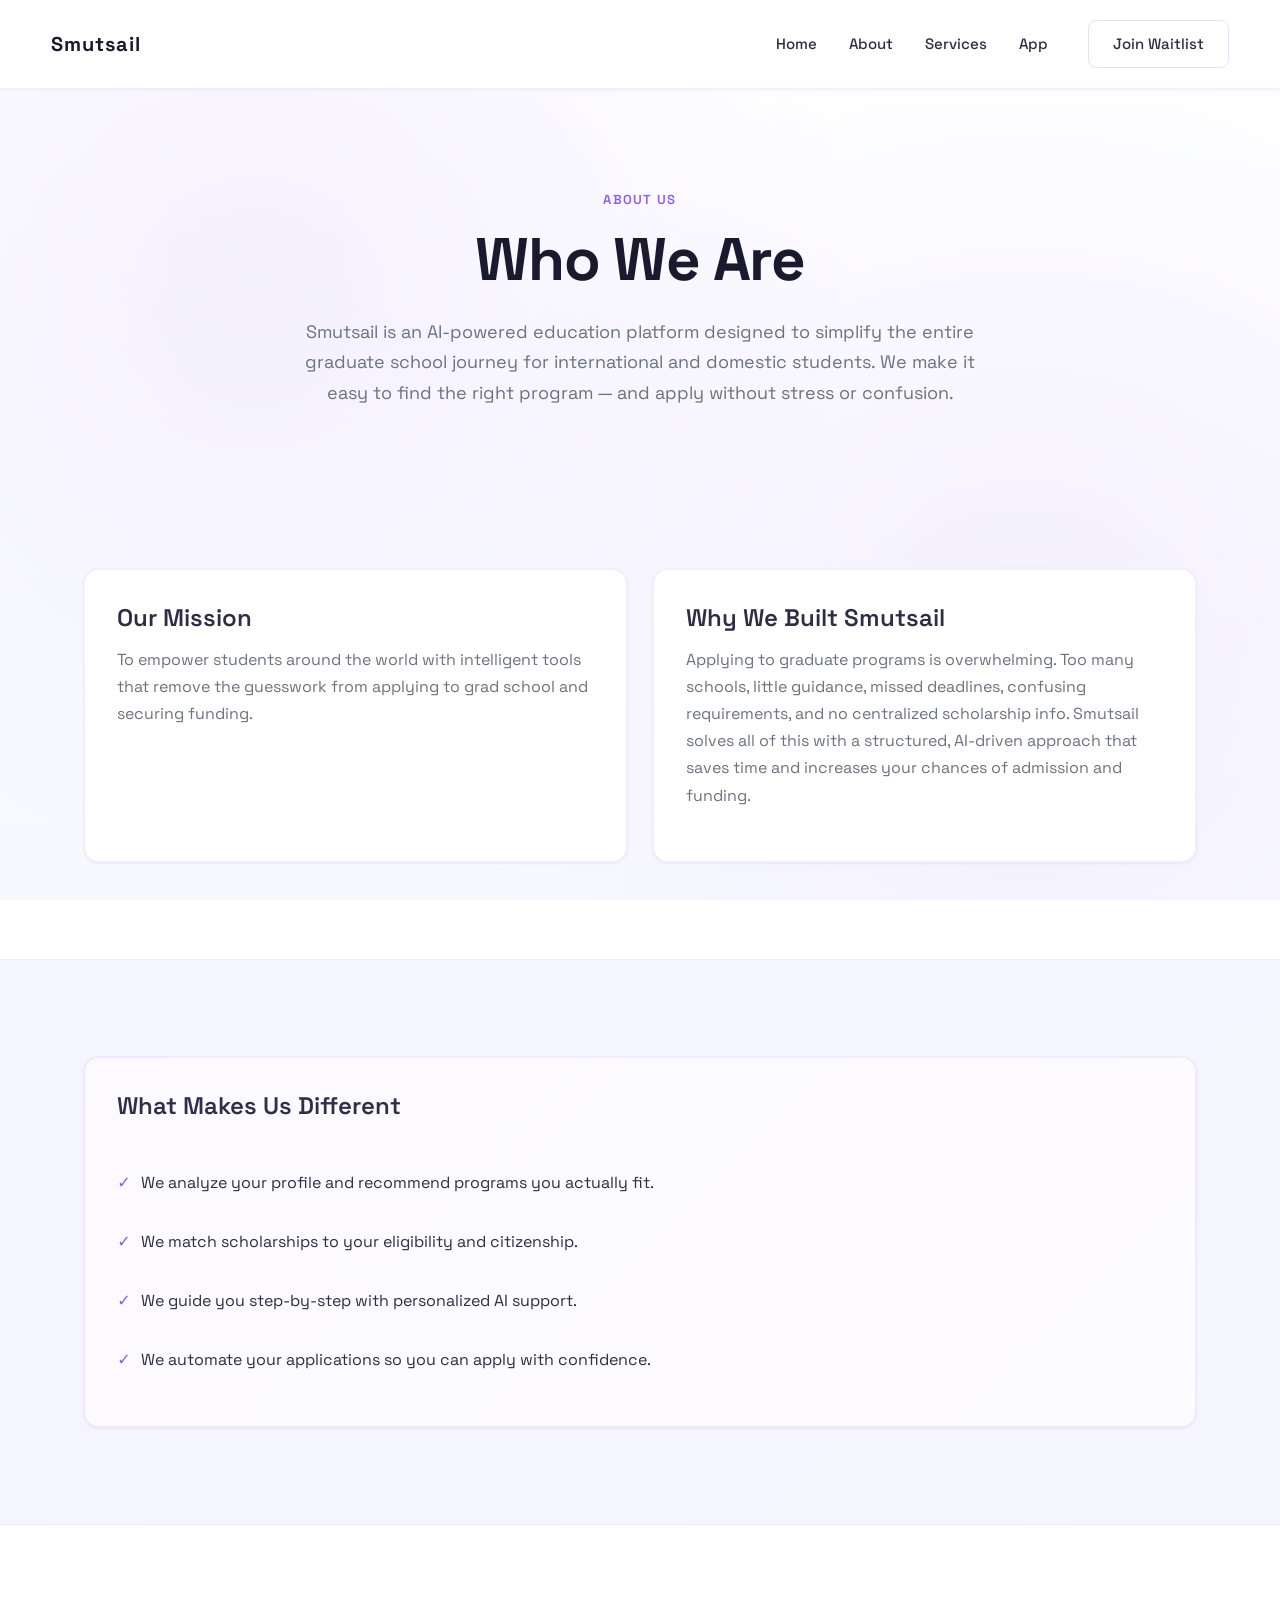
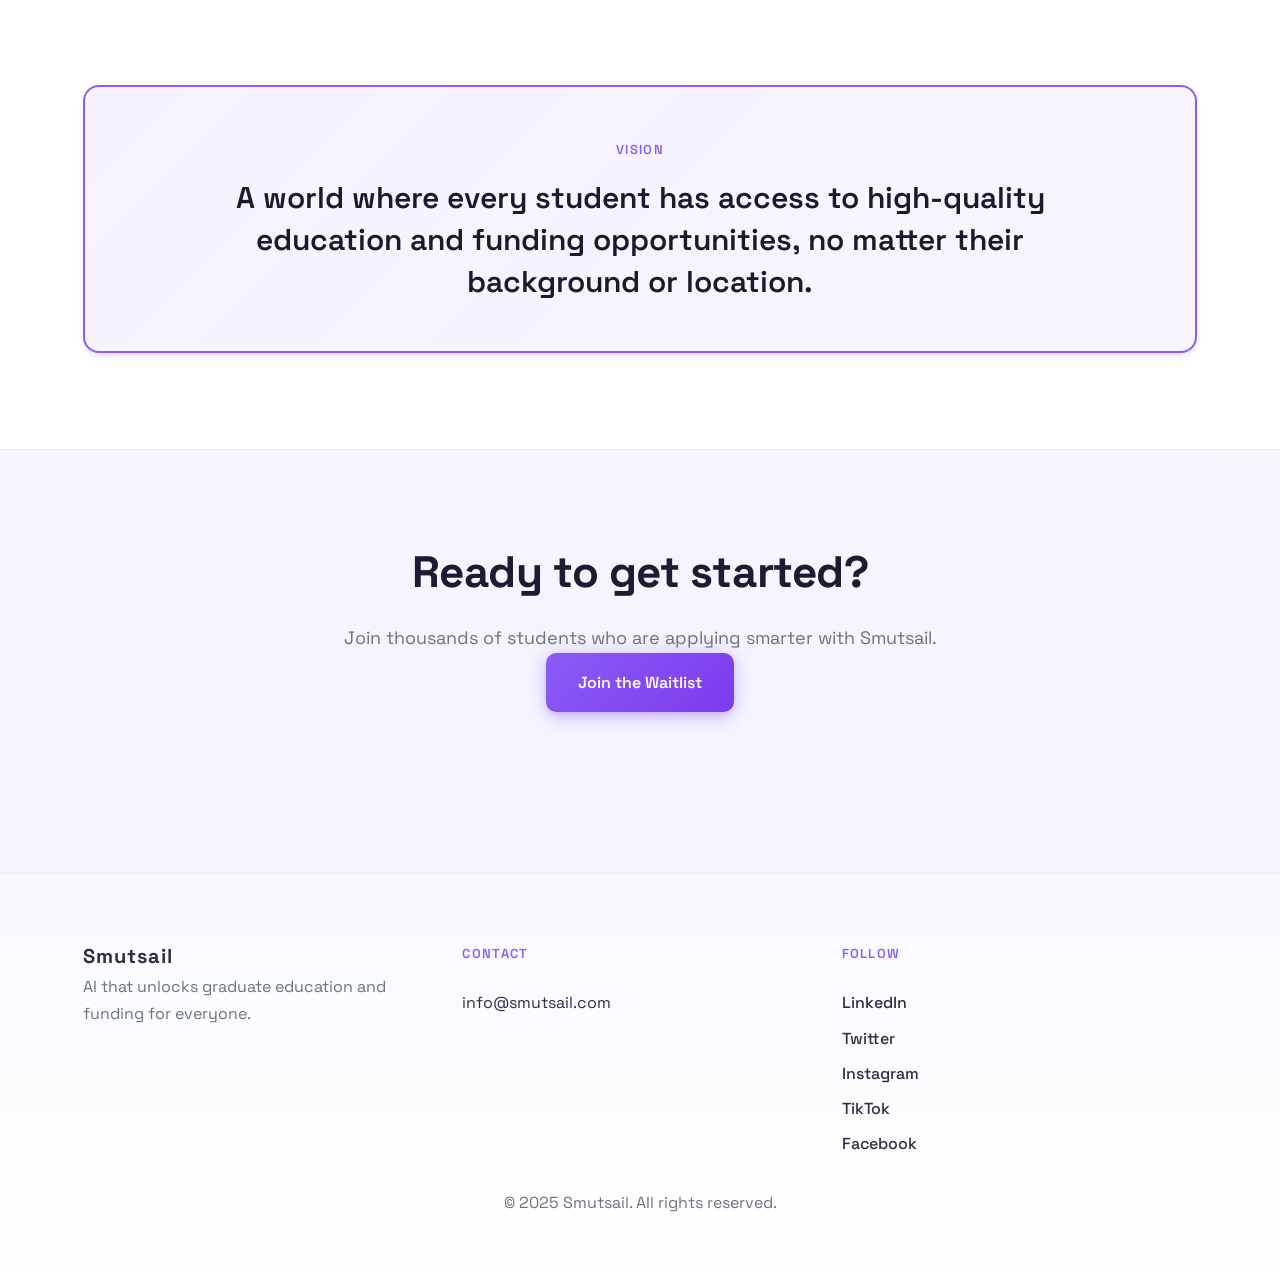
==== about.html @ e19a96b7 "first commit" ====
<!DOCTYPE html>
<html lang="en">

<head>
    <meta charset="UTF-8" />
    <meta name="viewport" content="width=device-width, initial-scale=1.0" />
    <title>About Us | Smutsail</title>
    <link rel="preconnect" href="https://fonts.googleapis.com" />
    <link rel="preconnect" href="https://fonts.gstatic.com" crossorigin />
    <link href="https://fonts.googleapis.com/css2?family=Space+Grotesk:wght@400;500;600;700&display=swap"
        rel="stylesheet" />
    <link rel="stylesheet" href="./styles.css" />
</head>

<body>
    <header class="site-header">
        <div class="container header-content">
            <a href="./index.html" class="logo">Smutsail</a>
            <nav class="nav">
                <a href="./index.html">Home</a>
                <a href="./about.html">About</a>
                <a href="./services.html">Services</a>
                <a href="./index.html#download">App</a>
                <a href="./index.html#waitlist" class="waitlist-link">Join Waitlist</a>
            </nav>
        </div>
    </header>

    <main>
        <section class="hero page-hero">
            <div class="container">
                <div class="section-header">
                    <p class="eyebrow">About Us</p>
                    <h1>Who We Are</h1>
                    <p class="intro">
                        Smutsail is an AI-powered education platform designed to simplify the entire graduate
                        school journey for international and domestic students. We make it easy to find the
                        right program — and apply without stress or confusion.
                    </p>
                </div>
            </div>
        </section>

        <section class="section">
            <div class="container">
                <div class="grid two-col">
                    <div class="card">
                        <h3>Our Mission</h3>
                        <p>
                            To empower students around the world with intelligent tools that remove the
                            guesswork from applying to grad school and securing funding.
                        </p>
                    </div>
                    <div class="card">
                        <h3>Why We Built Smutsail</h3>
                        <p>
                            Applying to graduate programs is overwhelming. Too many schools, little guidance,
                            missed deadlines, confusing requirements, and no centralized scholarship info.
                            Smutsail solves all of this with a structured, AI-driven approach that saves time and
                            increases your chances of admission and funding.
                        </p>
                    </div>
                </div>
            </div>
        </section>

        <section class="section light-bg">
            <div class="container">
                <div class="card highlight">
                    <h3>What Makes Us Different</h3>
                    <ul class="feature-list">
                        <li>We analyze your profile and recommend programs you actually fit.</li>
                        <li>We match scholarships to your eligibility and citizenship.</li>
                        <li>We guide you step-by-step with personalized AI support.</li>
                        <li>We automate your applications so you can apply with confidence.</li>
                    </ul>
                </div>
            </div>
        </section>

        <section class="section">
            <div class="container">
                <div class="vision">
                    <p class="eyebrow">Vision</p>
                    <h3>
                        A world where every student has access to high-quality education and funding
                        opportunities, no matter their background or location.
                    </h3>
                </div>
            </div>
        </section>

        <section class="section light-bg">
            <div class="container">
                <div class="section-header">
                    <h2>Ready to get started?</h2>
                    <p class="intro">Join thousands of students who are applying smarter with Smutsail.</p>
                    <a href="./index.html#waitlist" class="cta">Join the Waitlist</a>
                </div>
            </div>
        </section>
    </main>

    <footer class="site-footer">
        <div class="container footer-grid">
            <div>
                <a href="./index.html" class="logo">Smutsail</a>
                <p>AI that unlocks graduate education and funding for everyone.</p>
            </div>
            <div>
                <p class="eyebrow">Contact</p>
                <a href="mailto:info@smutsail.com">info@smutsail.com</a>
            </div>
            <div>
                <p class="eyebrow">Follow</p>
                <div class="social">
                    <a href="#">LinkedIn</a>
                    <a href="#">Twitter</a>
                    <a href="#">Instagram</a>
                    <a href="#">TikTok</a>
                    <a href="#">Facebook</a>
                </div>
            </div>
        </div>
        <p class="legal">© 2025 Smutsail. All rights reserved.</p>
    </footer>

    <script src="./main.js"></script>
</body>

</html>
---- styles.css ----
:root {
    color-scheme: light;
    --bg: #ffffff;
    --bg-secondary: #f8f9ff;
    --card: #ffffff;
    --card-hover: #f5f7ff;
    --accent: #8b5cf6;
    --accent-2: #7c3aed;
    --accent-light: #a78bfa;
    --accent-soft: rgba(139, 92, 246, 0.1);
    --accent-gradient: linear-gradient(135deg, #8b5cf6 0%, #7c3aed 50%, #a78bfa 100%);
    --text: #1a1a2e;
    --text-secondary: #2d2d44;
    --muted: #6b7280;
    --border: rgba(139, 92, 246, 0.2);
    --border-light: rgba(139, 92, 246, 0.1);
    --shadow-sm: 0 1px 2px 0 rgba(139, 92, 246, 0.1);
    --shadow-md: 0 4px 6px -1px rgba(139, 92, 246, 0.15), 0 2px 4px -1px rgba(139, 92, 246, 0.1);
    --shadow-lg: 0 10px 15px -3px rgba(139, 92, 246, 0.2), 0 4px 6px -2px rgba(139, 92, 246, 0.15);
    --shadow-xl: 0 20px 25px -5px rgba(139, 92, 246, 0.25), 0 10px 10px -5px rgba(139, 92, 246, 0.15);
    font-family: "Space Grotesk", -apple-system, BlinkMacSystemFont, "Segoe UI", system-ui, sans-serif;
}

* {
    box-sizing: border-box;
    margin: 0;
    padding: 0;
}

html {
    scroll-behavior: smooth;
}

a {
    color: inherit;
    text-decoration: none;
}

body {
    margin: 0;
    background:
        radial-gradient(circle at 20% 30%, rgba(139, 92, 246, 0.08), transparent 50%),
        radial-gradient(circle at 80% 70%, rgba(124, 58, 237, 0.06), transparent 50%),
        linear-gradient(180deg, #ffffff 0%, #f8f9ff 100%);
    background-attachment: fixed;
    color: var(--text);
    line-height: 1.7;
    font-size: 16px;
    -webkit-font-smoothing: antialiased;
    -moz-osx-font-smoothing: grayscale;
}

.container {
    width: min(1280px, 92vw);
    margin: 0 auto;
    padding: 0 2rem;
}

h1 {
    font-size: clamp(2.5rem, 5vw, 3.75rem);
    font-weight: 700;
    line-height: 1.1;
    margin: 0 0 1.5rem;
    color: var(--text);
    letter-spacing: -0.02em;
}

h2 {
    font-size: clamp(2rem, 4vw, 2.75rem);
    font-weight: 700;
    line-height: 1.2;
    margin: 0 0 1rem;
    color: var(--text);
    letter-spacing: -0.01em;
}

h3 {
    font-size: clamp(1.25rem, 2.5vw, 1.5rem);
    font-weight: 600;
    line-height: 1.3;
    margin: 0 0 0.75rem;
    color: var(--text-secondary);
}

p {
    margin: 0 0 1.25rem;
    color: var(--muted);
    font-size: 1rem;
}

ul {
    padding-left: 1.25rem;
}

header,
section {
    position: relative;
}

.site-header {
    position: sticky;
    top: 0;
    z-index: 100;
    backdrop-filter: blur(20px) saturate(180%);
    -webkit-backdrop-filter: blur(20px) saturate(180%);
    border-bottom: 1px solid var(--border-light);
    background-color: rgba(255, 255, 255, 0.9);
    transition: all 0.3s ease;
    box-shadow: 0 1px 3px rgba(139, 92, 246, 0.1);
}

.header-content {
    display: flex;
    align-items: center;
    justify-content: space-between;
    padding: 1.25rem 0;
}

.logo {
    font-weight: 700;
    font-size: 1.25rem;
    letter-spacing: 0.05em;
    color: var(--text);
    text-decoration: none;
    transition: opacity 0.2s ease;
}

.logo:hover {
    opacity: 0.8;
}

.nav {
    display: flex;
    align-items: center;
    gap: 2rem;
    font-size: 0.9375rem;
    font-weight: 500;
}

.nav a {
    color: var(--text-secondary);
    text-decoration: none;
    transition: color 0.2s ease;
    position: relative;
}

.nav a:hover {
    color: var(--text);
}

.nav a::after {
    content: '';
    position: absolute;
    bottom: -4px;
    left: 0;
    width: 0;
    height: 2px;
    background: var(--accent);
    transition: width 0.3s ease;
}

.nav a:hover::after {
    width: 100%;
}

.waitlist-link {
    padding: 0.625rem 1.5rem;
    border: 1px solid var(--border);
    border-radius: 8px;
    background: transparent;
    transition: all 0.2s ease;
    margin-left: 0.5rem;
}

.waitlist-link:hover {
    background: var(--accent-soft);
    border-color: var(--accent);
    color: var(--accent-light);
}

.hero {
    padding: 8rem 0 6rem;
    position: relative;
}

.page-hero {
    padding: 6rem 0 4rem;
    text-align: center;
}

.page-hero .section-header {
    margin-bottom: 0;
}

.page-hero h1 {
    margin-bottom: 1.5rem;
}

.hero-grid {
    display: grid;
    grid-template-columns: 1.1fr 1fr;
    gap: 4rem;
    align-items: center;
}

.eyebrow {
    text-transform: uppercase;
    letter-spacing: 0.1em;
    font-size: 0.8125rem;
    font-weight: 600;
    color: var(--accent);
    margin-bottom: 1rem;
    display: inline-block;
}

.subhead {
    font-size: clamp(1.125rem, 2vw, 1.25rem);
    line-height: 1.6;
    color: var(--muted);
    margin-bottom: 2rem;
    max-width: 600px;
}

.value-carousel-container {
    margin: 3rem auto 0;
    position: relative;
    max-width: 1200px;
}

.value-carousel-wrapper {
    overflow: hidden;
    border-radius: 16px;
    margin-bottom: 1.5rem;
    position: relative;
}

.value-carousel {
    display: flex;
    gap: 1.5rem;
    transition: transform 0.6s cubic-bezier(0.4, 0, 0.2, 1);
    will-change: transform;
}

.value-card {
    flex: 0 0 calc(33.333% - 1rem);
    min-width: 0;
    background: var(--card);
    border: 2px solid var(--border-light);
    border-radius: 16px;
    padding: 2.5rem 2rem;
    display: flex;
    flex-direction: column;
    align-items: center;
    justify-content: center;
    text-align: center;
    transition: all 0.3s ease;
    box-shadow: var(--shadow-sm);
}

.value-card:hover {
    transform: translateY(-6px);
    box-shadow: var(--shadow-lg);
    border-color: var(--accent);
    background: linear-gradient(135deg, #ffffff 0%, #f8f9ff 100%);
}

.value-icon {
    font-size: 3.5rem;
    margin-bottom: 1.25rem;
    line-height: 1;
    filter: drop-shadow(0 4px 8px rgba(139, 92, 246, 0.2));
}

.value-card p {
    font-size: 1.0625rem;
    line-height: 1.6;
    color: var(--text-secondary);
    margin: 0;
    font-weight: 500;
}

.carousel-controls {
    display: flex;
    align-items: center;
    justify-content: center;
    gap: 1.5rem;
}

.carousel-btn {
    width: 48px;
    height: 48px;
    border-radius: 50%;
    border: 2px solid var(--border-light);
    background: var(--card);
    color: var(--accent);
    font-size: 2rem;
    font-weight: 300;
    cursor: pointer;
    display: flex;
    align-items: center;
    justify-content: center;
    transition: all 0.3s ease;
    box-shadow: var(--shadow-sm);
}

.carousel-btn:hover {
    background: var(--accent-gradient);
    border-color: var(--accent);
    color: white;
    transform: scale(1.1);
    box-shadow: var(--shadow-md);
}

.carousel-btn:active {
    transform: scale(0.95);
}

.carousel-indicators {
    display: flex;
    justify-content: center;
    gap: 0.5rem;
    margin-top: 1.5rem;
}

.indicator {
    width: 8px;
    height: 8px;
    border-radius: 50%;
    border: none;
    background: var(--border-light);
    cursor: pointer;
    transition: all 0.3s ease;
    padding: 0;
    position: relative;
}

.indicator::after {
    content: '';
    position: absolute;
    top: 50%;
    left: 50%;
    transform: translate(-50%, -50%);
    width: 12px;
    height: 12px;
    border-radius: 50%;
    background: transparent;
    border: 2px solid transparent;
    transition: all 0.3s ease;
}

.indicator:hover::after {
    border-color: var(--accent);
}

.indicator.active {
    background: var(--accent-gradient);
    width: 24px;
    border-radius: 4px;
    box-shadow: 0 2px 4px rgba(139, 92, 246, 0.3);
}

.indicator.active::after {
    display: none;
}

.cta {
    display: inline-flex;
    align-items: center;
    justify-content: center;
    padding: 1rem 2rem;
    border-radius: 10px;
    background: linear-gradient(135deg, var(--accent) 0%, var(--accent-2) 100%);
    color: white;
    font-weight: 600;
    font-size: 1rem;
    text-decoration: none;
    box-shadow: var(--shadow-lg), 0 0 20px rgba(139, 92, 246, 0.3);
    transition: all 0.3s ease;
    border: none;
    cursor: pointer;
}

.cta:hover {
    transform: translateY(-2px);
    box-shadow: var(--shadow-xl), 0 0 30px rgba(139, 92, 246, 0.4);
}

.cta:active {
    transform: translateY(0);
}

.hero-card {
    background: var(--card);
    border: 2px solid var(--border-light);
    border-radius: 20px;
    padding: 2.5rem;
    box-shadow: var(--shadow-lg);
    transition: transform 0.3s ease, box-shadow 0.3s ease;
    background: linear-gradient(135deg, #ffffff 0%, #f8f9ff 100%);
}

.hero-card:hover {
    transform: translateY(-4px);
    box-shadow: var(--shadow-xl);
    border-color: var(--accent);
}

.card-header {
    display: flex;
    align-items: baseline;
    justify-content: space-between;
    margin-bottom: 2rem;
    padding-bottom: 1.5rem;
    border-bottom: 1px solid var(--border-light);
}

.card-header h3 {
    margin: 0;
    font-size: 1.25rem;
}

.card-header p {
    margin: 0;
    font-size: 0.875rem;
    color: var(--muted);
}

.label {
    font-size: 0.8125rem;
    text-transform: uppercase;
    letter-spacing: 0.08em;
    color: var(--muted);
    font-weight: 600;
    margin-bottom: 0.5rem;
}

.value {
    font-size: 2.25rem;
    font-weight: 700;
    color: var(--text);
    line-height: 1;
}

.stat {
    margin-bottom: 1.5rem;
}

.stat:last-of-type {
    margin-bottom: 0;
}

.timeline {
    border-top: 1px solid var(--border-light);
    margin-top: 2rem;
    padding-top: 1.5rem;
    display: flex;
    flex-direction: column;
    gap: 1.25rem;
}

.timeline-item {
    display: flex;
    gap: 1rem;
    align-items: flex-start;
}

.dot {
    width: 10px;
    height: 10px;
    border-radius: 50%;
    background: var(--accent);
    margin-top: 0.375rem;
    flex-shrink: 0;
    box-shadow: 0 0 8px rgba(139, 92, 246, 0.5);
}

.timeline-title {
    font-weight: 600;
    color: var(--text-secondary);
    font-size: 0.9375rem;
    margin-bottom: 0.25rem;
}

.timeline-date {
    font-size: 0.8125rem;
    color: var(--muted);
    margin: 0;
}

.section {
    padding: 6rem 0;
}

.light-bg {
    background: var(--bg-secondary);
    border-top: 1px solid var(--border-light);
    border-bottom: 1px solid var(--border-light);
    position: relative;
}

.light-bg::before {
    content: '';
    position: absolute;
    top: 0;
    left: 0;
    right: 0;
    bottom: 0;
    background: linear-gradient(135deg, rgba(139, 92, 246, 0.03) 0%, rgba(124, 58, 237, 0.02) 100%);
    pointer-events: none;
}

.section-header {
    max-width: 800px;
    margin: 0 auto 4rem;
    text-align: center;
}

.section-header .eyebrow {
    margin-bottom: 1rem;
}

.section-header h2 {
    margin-bottom: 1.5rem;
}

.intro {
    font-size: 1.125rem;
    line-height: 1.7;
    color: var(--muted);
    max-width: 700px;
    margin: 0 auto;
}

.grid {
    display: grid;
    gap: 1.5rem;
}

.two-col {
    grid-template-columns: repeat(auto-fit, minmax(280px, 1fr));
}

.three-col {
    grid-template-columns: repeat(auto-fit, minmax(220px, 1fr));
}

.services-grid {
    grid-template-columns: repeat(auto-fit, minmax(280px, 1fr));
    align-items: stretch;
}

.card,
.service-card {
    background: var(--card);
    border: 2px solid var(--border-light);
    border-radius: 16px;
    padding: 2rem;
    transition: all 0.3s ease;
    box-shadow: var(--shadow-sm);
    display: flex;
    flex-direction: column;
    height: 100%;
}

.card:hover,
.service-card:hover {
    background: linear-gradient(135deg, #ffffff 0%, #f8f9ff 100%);
    border-color: var(--accent);
    transform: translateY(-4px);
    box-shadow: var(--shadow-md);
}

.service-card h3 {
    margin-bottom: 0.75rem;
    font-size: 1.125rem;
    flex-shrink: 0;
}

.service-card p {
    margin: 0;
    font-size: 0.9375rem;
    line-height: 1.6;
    flex-grow: 1;
}

.highlight ul {
    list-style: none;
    padding: 0;
}

.highlight li {
    margin-bottom: 0.5rem;
}

.feature-list {
    list-style: none;
    padding: 0;
    margin: 1.5rem 0 0;
}

.feature-list li {
    padding: 0.75rem 0;
    padding-left: 1.5rem;
    position: relative;
    color: var(--text-secondary);
}

.feature-list li::before {
    content: '✓';
    position: absolute;
    left: 0;
    color: var(--accent);
    font-weight: 700;
}

.step-number {
    width: 48px;
    height: 48px;
    border-radius: 12px;
    background: linear-gradient(135deg, var(--accent) 0%, var(--accent-2) 100%);
    color: white;
    display: flex;
    align-items: center;
    justify-content: center;
    font-size: 1.5rem;
    font-weight: 700;
    margin-bottom: 1rem;
}

.vision {
    margin-top: 4rem;
    padding: 3rem;
    border-radius: 16px;
    border: 2px solid var(--accent);
    background: linear-gradient(135deg, rgba(139, 92, 246, 0.08) 0%, rgba(124, 58, 237, 0.05) 100%);
    text-align: center;
    box-shadow: var(--shadow-md);
}

.vision .eyebrow {
    margin-bottom: 1rem;
}

.vision h3 {
    font-size: clamp(1.5rem, 3vw, 1.875rem);
    line-height: 1.4;
    color: var(--text);
    max-width: 900px;
    margin: 0 auto;
}

.download-grid {
    display: grid;
    grid-template-columns: repeat(auto-fit, minmax(300px, 1fr));
    gap: 2rem;
    align-items: center;
}

ol {
    margin: 1.5rem 0;
    padding-left: 1.25rem;
}

.coming-soon {
    color: var(--accent);
    font-weight: 600;
    font-size: 1.125rem;
    margin: 1.5rem 0;
}

.store-badges {
    display: flex;
    gap: 1rem;
    flex-wrap: wrap;
}

.store-badges span {
    border: 2px solid var(--border-light);
    border-radius: 10px;
    padding: 0.875rem 1.5rem;
    background: var(--card);
    font-size: 0.9375rem;
    font-weight: 500;
    transition: all 0.2s ease;
    display: inline-block;
    box-shadow: var(--shadow-sm);
}

.store-badges span:hover {
    background: linear-gradient(135deg, #ffffff 0%, #f8f9ff 100%);
    border-color: var(--accent);
    transform: translateY(-2px);
    box-shadow: var(--shadow-md);
}

.download-card {
    justify-self: center;
}

.screen-mock {
    border-radius: 1.5rem;
    padding: 2rem;
    background: linear-gradient(165deg, rgba(210, 107, 255, 0.25), rgba(143, 76, 255, 0.25));
    border: 1px solid rgba(255, 255, 255, 0.18);
    max-width: 320px;
}

.progress {
    width: 100%;
    height: 8px;
    border-radius: 999px;
    background: rgba(255, 255, 255, 0.2);
    margin: 1rem 0;
    overflow: hidden;
}

.progress span {
    display: block;
    height: 100%;
    background: linear-gradient(120deg, var(--accent), var(--accent-2));
}

.waitlist {
    padding-bottom: 7rem;
}

.waitlist-card {
    border-radius: 20px;
    border: 2px solid var(--border-light);
    padding: 4rem;
    background: linear-gradient(135deg, #ffffff 0%, #f8f9ff 100%);
    display: grid;
    grid-template-columns: 1.2fr 1fr;
    gap: 4rem;
    align-items: center;
    box-shadow: var(--shadow-lg);
    position: relative;
    overflow: hidden;
}

.waitlist-card::before {
    content: '';
    position: absolute;
    top: 0;
    left: 0;
    right: 0;
    height: 4px;
    background: var(--accent-gradient);
}

.waitlist-card h2 {
    margin-bottom: 1rem;
}

.waitlist-card>div p {
    font-size: 1.0625rem;
    color: var(--muted);
}

.waitlist-form {
    display: flex;
    flex-direction: column;
    gap: 1rem;
}

.waitlist-form input {
    padding: 1rem 1.25rem;
    border-radius: 10px;
    border: 2px solid var(--border-light);
    background: var(--bg);
    color: var(--text);
    font-size: 1rem;
    transition: all 0.2s ease;
    font-family: inherit;
}

.waitlist-form input:focus {
    outline: none;
    border-color: var(--accent);
    background: var(--bg);
    box-shadow: 0 0 0 3px rgba(139, 92, 246, 0.15);
}

.waitlist-form input::placeholder {
    color: var(--muted);
}

.waitlist-form button {
    padding: 1rem 1.5rem;
    border-radius: 10px;
    border: none;
    font-weight: 600;
    font-size: 1rem;
    cursor: pointer;
    background: linear-gradient(135deg, var(--accent) 0%, var(--accent-2) 100%);
    color: white;
    transition: all 0.3s ease;
    box-shadow: var(--shadow-md);
    font-family: inherit;
}

.waitlist-form button:hover {
    transform: translateY(-2px);
    box-shadow: var(--shadow-lg), 0 0 20px rgba(139, 92, 246, 0.3);
}

.waitlist-form button:active {
    transform: translateY(0);
}

.form-note {
    font-size: 0.85rem;
}

.site-footer {
    border-top: 2px solid var(--border-light);
    padding: 4rem 0 3rem;
    background: linear-gradient(180deg, var(--bg-secondary) 0%, #ffffff 100%);
}

.site-footer a {
    color: var(--text-secondary);
    transition: color 0.2s ease;
}

.site-footer a[href^="mailto:"] {
    display: block;
    margin-top: 0.5rem;
}

.site-footer a:hover {
    color: var(--accent);
}

.footer-grid {
    display: grid;
    grid-template-columns: repeat(auto-fit, minmax(220px, 1fr));
    gap: 1.5rem;
}

.social {
    display: flex;
    flex-direction: column;
    gap: 0.5rem;
    margin-top: 0.5rem;
}

.social a {
    color: var(--text-secondary);
    text-decoration: none;
    transition: color 0.2s ease;
    font-weight: 500;
    display: block;
}

.social a:hover {
    color: var(--accent);
}

.legal {
    text-align: center;
    margin-top: 2rem;
    color: var(--muted);
}

@media (max-width: 968px) {
    .hero-grid {
        grid-template-columns: 1fr;
        gap: 3rem;
    }

    .waitlist-card {
        grid-template-columns: 1fr;
        gap: 2.5rem;
        padding: 3rem;
    }

    .download-grid {
        grid-template-columns: 1fr;
    }
}

@media (max-width: 640px) {
    .value-card {
        flex: 0 0 100%;
        padding: 2rem 1.5rem;
    }

    .value-carousel-wrapper {
        margin-bottom: 1rem;
    }
}

@media (max-width: 768px) {
    .container {
        padding: 0 1.5rem;
    }

    .header-content {
        flex-direction: column;
        gap: 1rem;
        padding: 1rem 0;
    }

    .nav {
        flex-wrap: wrap;
        justify-content: center;
        gap: 1.25rem;
        font-size: 0.875rem;
    }

    .hero {
        padding: 5rem 0 4rem;
    }

    .section {
        padding: 4rem 0;
    }

    .section-header {
        margin-bottom: 3rem;
    }

    .waitlist-card {
        padding: 2.5rem 1.5rem;
    }

    .hero-card {
        padding: 2rem;
    }

    .card,
    .service-card {
        padding: 1.5rem;
    }

    .value-card {
        flex: 0 0 calc(50% - 0.75rem);
        padding: 2rem 1.5rem;
    }

    .value-icon {
        font-size: 2.5rem;
        margin-bottom: 1rem;
    }

    .value-card p {
        font-size: 0.9375rem;
    }

    .carousel-btn {
        width: 40px;
        height: 40px;
        font-size: 1.5rem;
    }
}
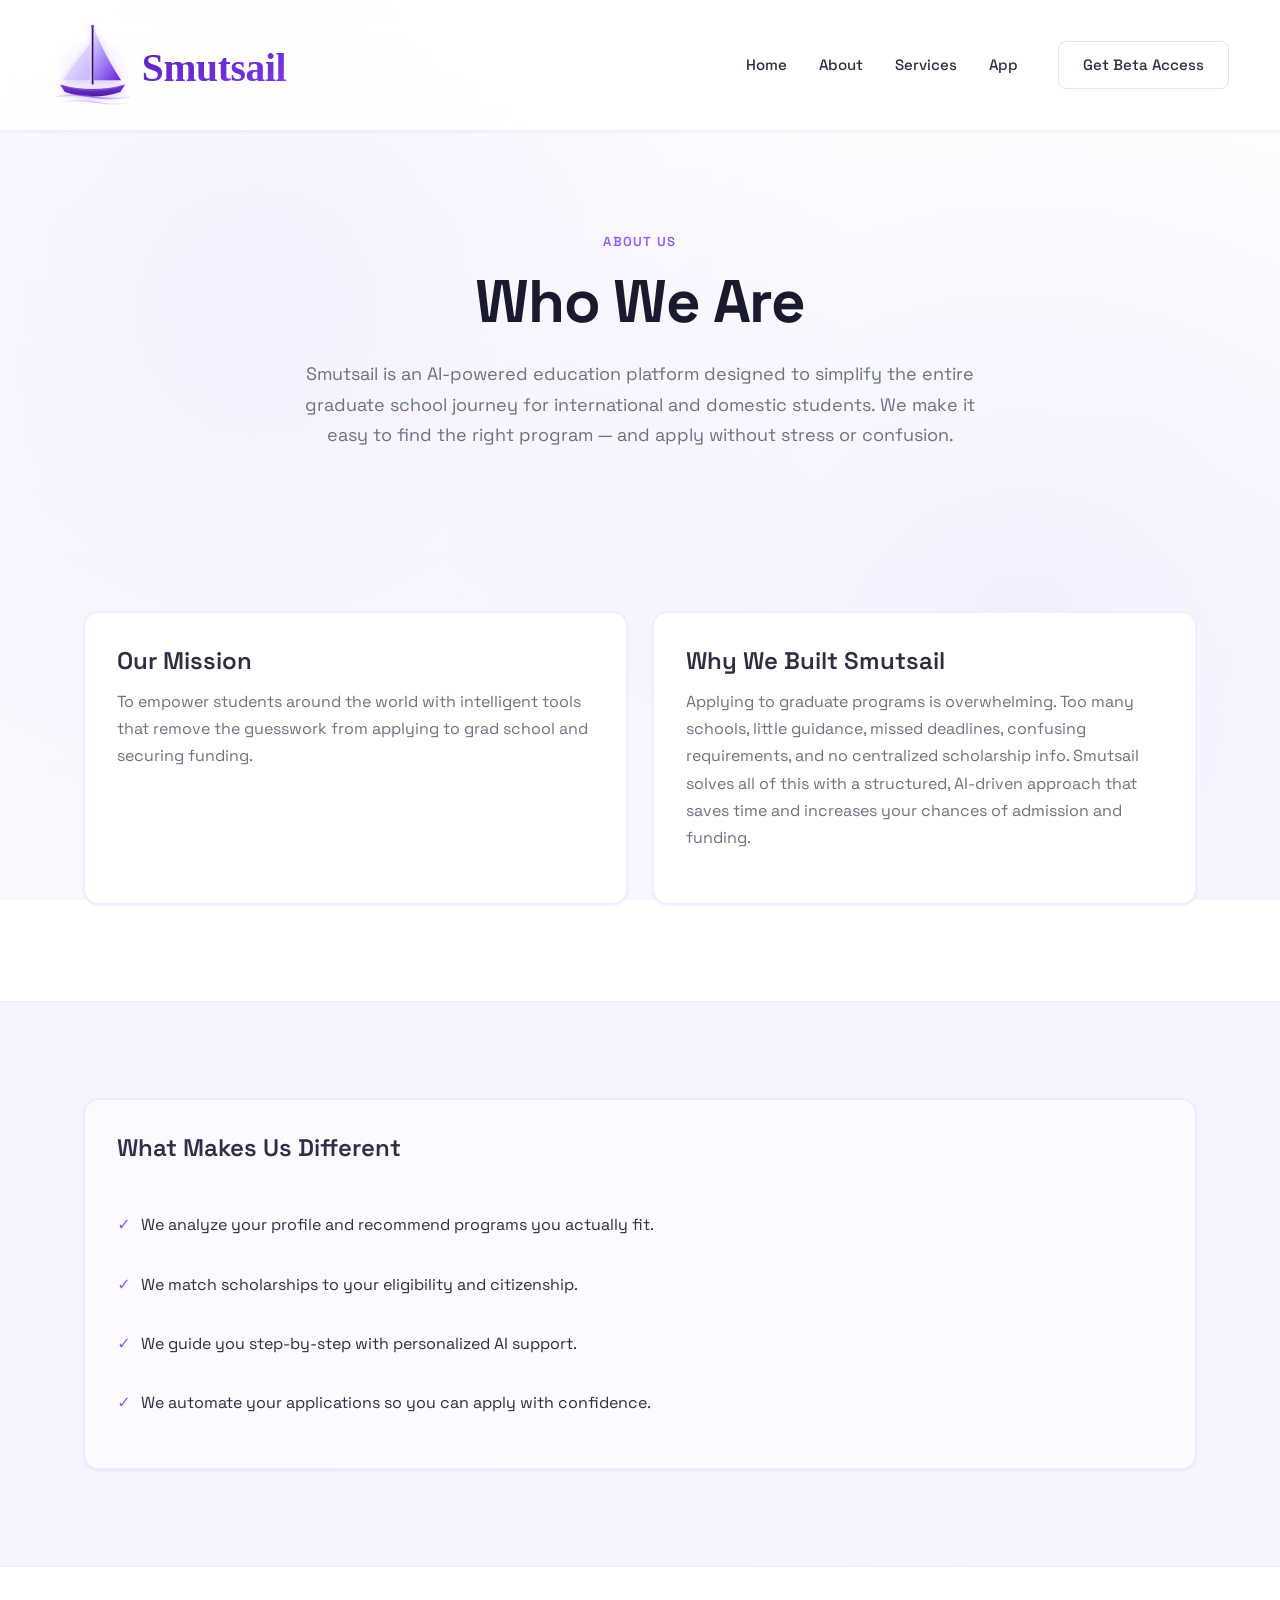
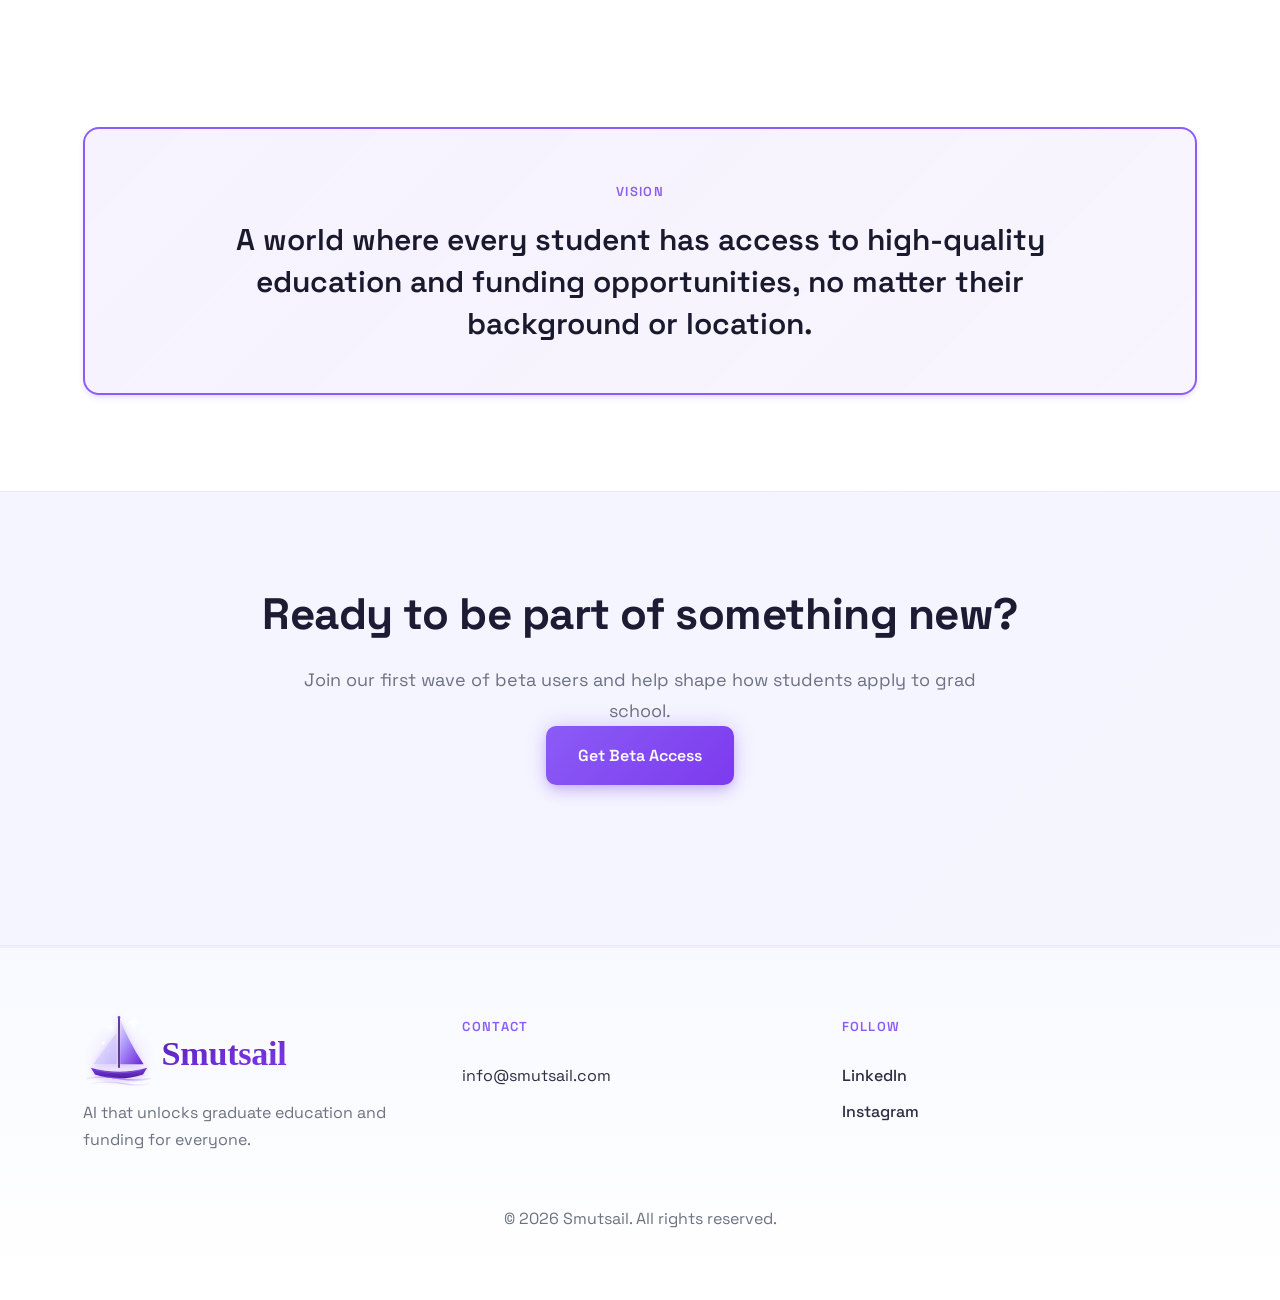
==== commit 7e536c28: "made changes to the codebase" ====
--- a/about.html
+++ b/about.html
@@ -5,6 +5,11 @@
     <meta charset="UTF-8" />
     <meta name="viewport" content="width=device-width, initial-scale=1.0" />
     <title>About Us | Smutsail</title>
+    <meta name="description" content="Learn about Smutsail — our mission to empower students worldwide with intelligent tools that remove the guesswork from applying to grad school and securing funding." />
+    <meta property="og:title" content="About Us | Smutsail" />
+    <meta property="og:description" content="We built Smutsail to make grad school applications simpler, smarter, and more accessible for every student." />
+    <meta property="og:type" content="website" />
+    <link rel="icon" type="image/svg+xml" href="./favicon.svg" />
     <link rel="preconnect" href="https://fonts.googleapis.com" />
     <link rel="preconnect" href="https://fonts.gstatic.com" crossorigin />
     <link href="https://fonts.googleapis.com/css2?family=Space+Grotesk:wght@400;500;600;700&display=swap"
@@ -15,13 +20,18 @@
 <body>
     <header class="site-header">
         <div class="container header-content">
-            <a href="./index.html" class="logo">Smutsail</a>
-            <nav class="nav">
+            <a href="./index.html" class="logo logo-img">
+                <img src="./logo.svg" alt="Smutsail" onerror="this.parentElement.classList.remove('logo-img'); this.style.display='none'; this.parentElement.insertAdjacentText('beforeend','Smutsail');" />
+            </a>
+            <button class="hamburger" id="hamburger" aria-label="Toggle navigation" aria-expanded="false">
+                <span></span><span></span><span></span>
+            </button>
+            <nav class="nav" id="mainNav">
                 <a href="./index.html">Home</a>
                 <a href="./about.html">About</a>
                 <a href="./services.html">Services</a>
                 <a href="./index.html#download">App</a>
-                <a href="./index.html#waitlist" class="waitlist-link">Join Waitlist</a>
+                <a href="./index.html#waitlist" class="waitlist-link">Get Beta Access</a>
             </nav>
         </div>
     </header>
@@ -93,9 +103,9 @@
         <section class="section light-bg">
             <div class="container">
                 <div class="section-header">
-                    <h2>Ready to get started?</h2>
-                    <p class="intro">Join thousands of students who are applying smarter with Smutsail.</p>
-                    <a href="./index.html#waitlist" class="cta">Join the Waitlist</a>
+                    <h2>Ready to be part of something new?</h2>
+                    <p class="intro">Join our first wave of beta users and help shape how students apply to grad school.</p>
+                    <a href="./index.html#waitlist" class="cta">Get Beta Access</a>
                 </div>
             </div>
         </section>
@@ -104,7 +114,9 @@
     <footer class="site-footer">
         <div class="container footer-grid">
             <div>
-                <a href="./index.html" class="logo">Smutsail</a>
+                <a href="./index.html" class="logo logo-img">
+                <img src="./logo.svg" alt="Smutsail" onerror="this.parentElement.classList.remove('logo-img'); this.style.display='none'; this.parentElement.insertAdjacentText('beforeend','Smutsail');" />
+            </a>
                 <p>AI that unlocks graduate education and funding for everyone.</p>
             </div>
             <div>
@@ -114,15 +126,12 @@
             <div>
                 <p class="eyebrow">Follow</p>
                 <div class="social">
-                    <a href="#">LinkedIn</a>
-                    <a href="#">Twitter</a>
-                    <a href="#">Instagram</a>
-                    <a href="#">TikTok</a>
-                    <a href="#">Facebook</a>
+                    <a href="https://www.linkedin.com/company/smutsail" target="_blank" rel="noopener">LinkedIn</a>
+                    <a href="https://www.instagram.com/smutsail" target="_blank" rel="noopener">Instagram</a>
                 </div>
             </div>
         </div>
-        <p class="legal">© 2025 Smutsail. All rights reserved.</p>
+        <p class="legal">© 2026 Smutsail. All rights reserved.</p>
     </footer>
 
     <script src="./main.js"></script>
--- a/styles.css
+++ b/styles.css
@@ -123,10 +123,24 @@
     color: var(--text);
     text-decoration: none;
     transition: opacity 0.2s ease;
+    display: inline-flex;
+    align-items: center;
 }
 
 .logo:hover {
     opacity: 0.8;
+}
+
+/* Logo image sizing */
+.logo.logo-img img {
+    display: block;
+    height: 90px;
+    width: auto;
+}
+
+.site-footer .logo.logo-img img {
+    height: 78px;
+    width: auto;
 }
 
 .nav {
@@ -812,6 +826,33 @@
     font-size: 0.85rem;
 }
 
+.form-message {
+    font-size: 0.9375rem;
+    margin-top: 0.75rem;
+    padding: 0.75rem 1rem;
+    border-radius: 8px;
+    display: none;
+}
+
+.form-message.success {
+    display: block;
+    background: rgba(34, 197, 94, 0.1);
+    color: #16a34a;
+    border: 1px solid rgba(34, 197, 94, 0.3);
+}
+
+.form-message.error {
+    display: block;
+    background: rgba(239, 68, 68, 0.1);
+    color: #dc2626;
+    border: 1px solid rgba(239, 68, 68, 0.3);
+}
+
+.waitlist-form button:disabled {
+    opacity: 0.6;
+    cursor: not-allowed;
+}
+
 .site-footer {
     border-top: 2px solid var(--border-light);
     padding: 4rem 0 3rem;
@@ -891,22 +932,101 @@
     }
 }
 
+/* Hamburger button — hidden on desktop */
+.hamburger {
+    display: none;
+    flex-direction: column;
+    justify-content: center;
+    gap: 5px;
+    background: none;
+    border: none;
+    cursor: pointer;
+    padding: 4px;
+    z-index: 200;
+}
+
+.hamburger span {
+    display: block;
+    width: 24px;
+    height: 2px;
+    background: var(--text);
+    border-radius: 2px;
+    transition: all 0.3s ease;
+    transform-origin: center;
+}
+
+/* Animated X when open */
+.hamburger.open span:nth-child(1) {
+    transform: translateY(7px) rotate(45deg);
+}
+.hamburger.open span:nth-child(2) {
+    opacity: 0;
+    transform: scaleX(0);
+}
+.hamburger.open span:nth-child(3) {
+    transform: translateY(-7px) rotate(-45deg);
+}
+
 @media (max-width: 768px) {
     .container {
         padding: 0 1.5rem;
     }
 
     .header-content {
+        flex-direction: row;
+        align-items: center;
+        justify-content: space-between;
+        padding: 1rem 0;
+        flex-wrap: nowrap;
+        position: relative;
+    }
+
+    .hamburger {
+        display: flex;
+    }
+
+    .nav {
+        display: none;
+        position: absolute;
+        top: calc(100% + 1px);
+        left: -1.5rem;
+        right: -1.5rem;
+        background: rgba(255, 255, 255, 0.98);
+        backdrop-filter: blur(20px);
+        border-bottom: 1px solid var(--border-light);
         flex-direction: column;
-        gap: 1rem;
-        padding: 1rem 0;
-    }
-
-    .nav {
-        flex-wrap: wrap;
-        justify-content: center;
-        gap: 1.25rem;
-        font-size: 0.875rem;
+        align-items: stretch;
+        gap: 0;
+        padding: 0.75rem 1.5rem 1.25rem;
+        box-shadow: 0 8px 24px rgba(139, 92, 246, 0.1);
+        z-index: 150;
+    }
+
+    .nav.open {
+        display: flex;
+    }
+
+    .nav a {
+        padding: 0.75rem 0;
+        border-bottom: 1px solid var(--border-light);
+        font-size: 1rem;
+    }
+
+    .nav a:last-child {
+        border-bottom: none;
+    }
+
+    .nav a::after {
+        display: none;
+    }
+
+    .waitlist-link {
+        margin-left: 0;
+        text-align: center;
+        border: none;
+        padding: 0.75rem 0;
+        color: var(--accent) !important;
+        font-weight: 600;
     }
 
     .hero {
@@ -953,4 +1073,110 @@
         height: 40px;
         font-size: 1.5rem;
     }
-}+}
+/* ── Screenshots Section ── */
+.screenshots-section {
+    background: linear-gradient(180deg, #f8f9ff 0%, #ffffff 100%);
+    overflow: hidden;
+}
+
+.screenshots-grid {
+    display: flex;
+    justify-content: center;
+    align-items: flex-end;
+    gap: 2rem;
+    margin-top: 4rem;
+}
+
+.phone-mockup {
+    display: flex;
+    flex-direction: column;
+    align-items: center;
+    gap: 1.25rem;
+    transform: translateY(20px) scale(0.92);
+    transition: transform 0.3s ease;
+}
+
+.phone-mockup--center {
+    transform: translateY(0) scale(1);
+    z-index: 1;
+}
+
+.phone-mockup:hover {
+    transform: translateY(-8px) scale(0.95);
+}
+
+.phone-mockup--center:hover {
+    transform: translateY(-8px) scale(1);
+}
+
+.phone-frame {
+    width: 195px;
+    height: 420px;
+    background: #1a1a2e;
+    border-radius: 36px;
+    padding: 12px;
+    box-shadow:
+        0 0 0 2px #3b0764,
+        0 25px 60px rgba(109, 40, 217, 0.35),
+        0 10px 20px rgba(0, 0, 0, 0.2);
+    position: relative;
+    overflow: hidden;
+}
+
+/* Notch */
+.phone-frame::before {
+    content: '';
+    position: absolute;
+    top: 12px;
+    left: 50%;
+    transform: translateX(-50%);
+    width: 70px;
+    height: 20px;
+    background: #1a1a2e;
+    border-radius: 0 0 14px 14px;
+    z-index: 2;
+}
+
+.phone-frame img {
+    width: 100%;
+    height: 100%;
+    object-fit: cover;
+    border-radius: 26px;
+    display: block;
+}
+
+.screenshot-caption {
+    font-size: 0.9rem;
+    font-weight: 600;
+    color: var(--muted);
+    letter-spacing: 0.04em;
+    text-transform: uppercase;
+}
+
+/* Mobile: horizontal scroll */
+@media (max-width: 768px) {
+    .screenshots-grid {
+        overflow-x: auto;
+        justify-content: flex-start;
+        padding: 1rem 1.5rem 2rem;
+        gap: 1.25rem;
+        -webkit-overflow-scrolling: touch;
+        scrollbar-width: none;
+    }
+
+    .screenshots-grid::-webkit-scrollbar {
+        display: none;
+    }
+
+    .phone-mockup,
+    .phone-mockup--center {
+        transform: none;
+        flex-shrink: 0;
+    }
+
+    .phone-frame {
+        width: 180px;
+        height: 380px;
+    }
+}
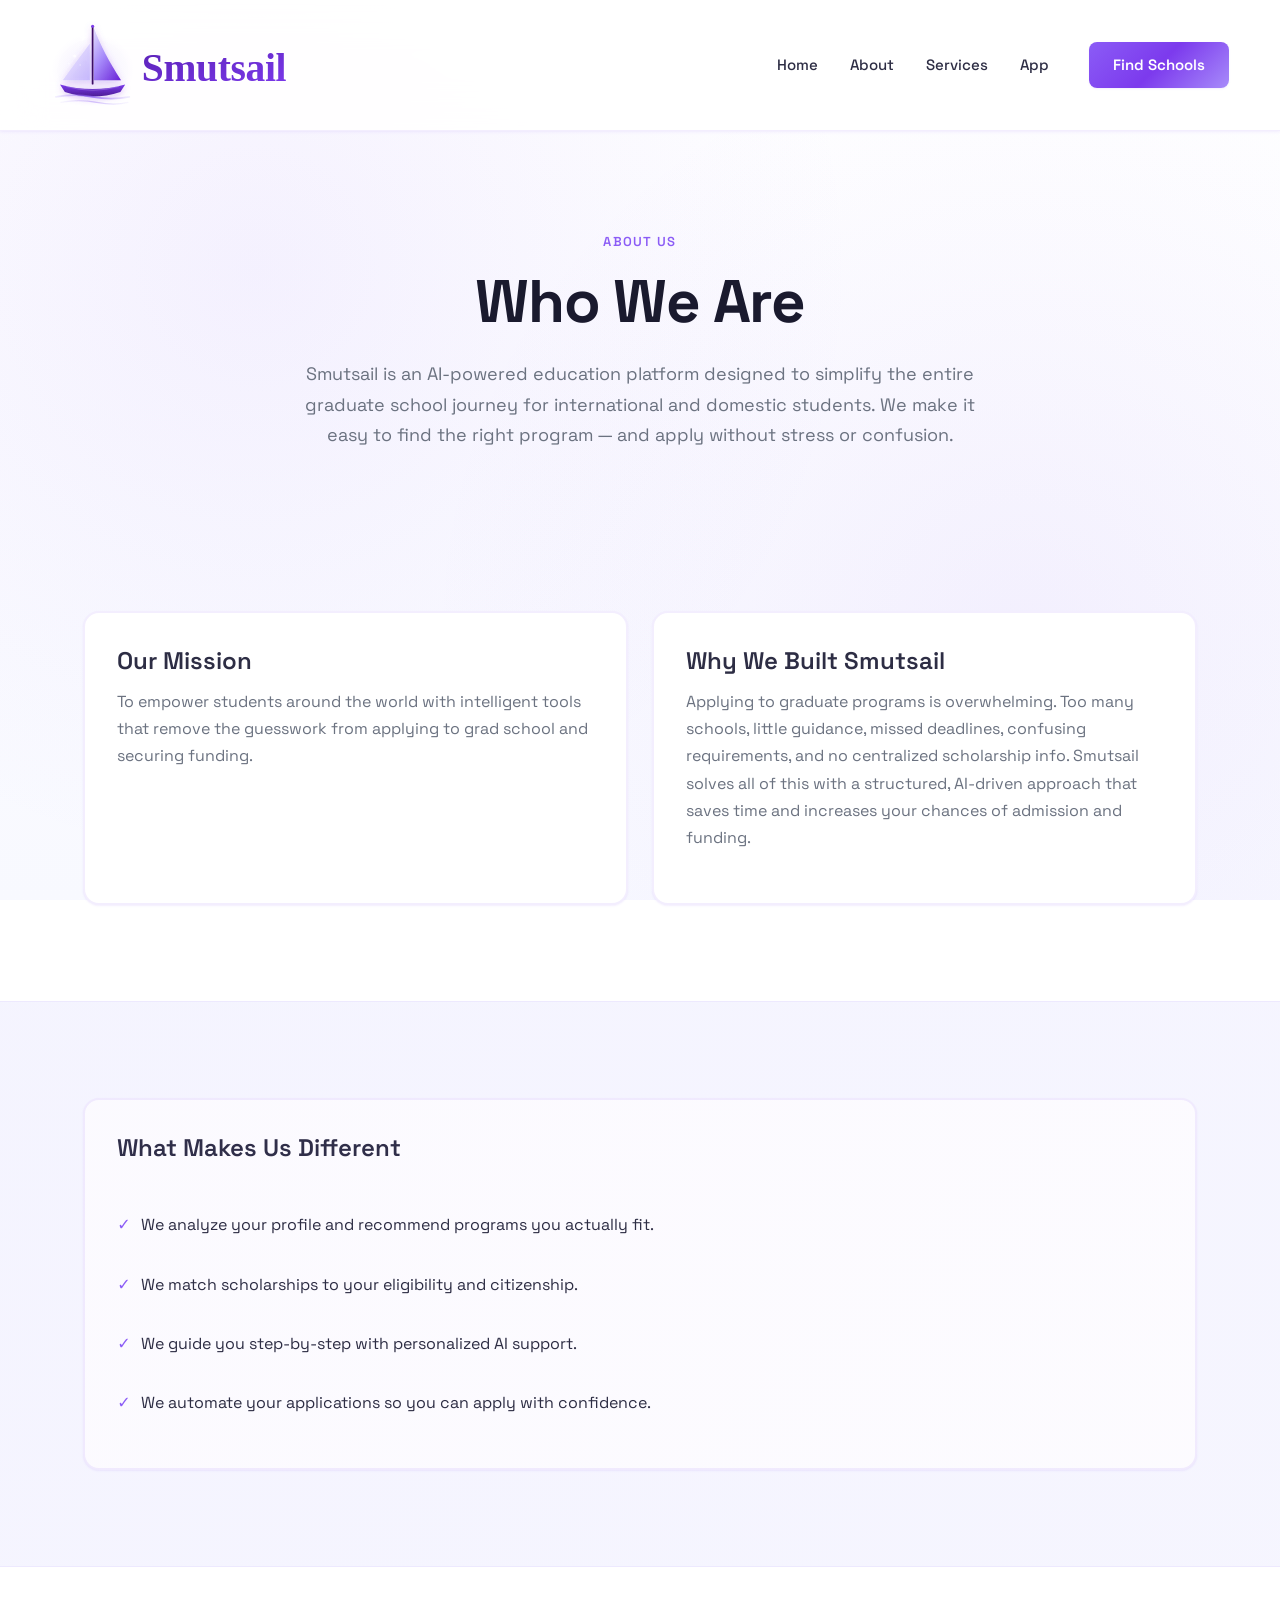
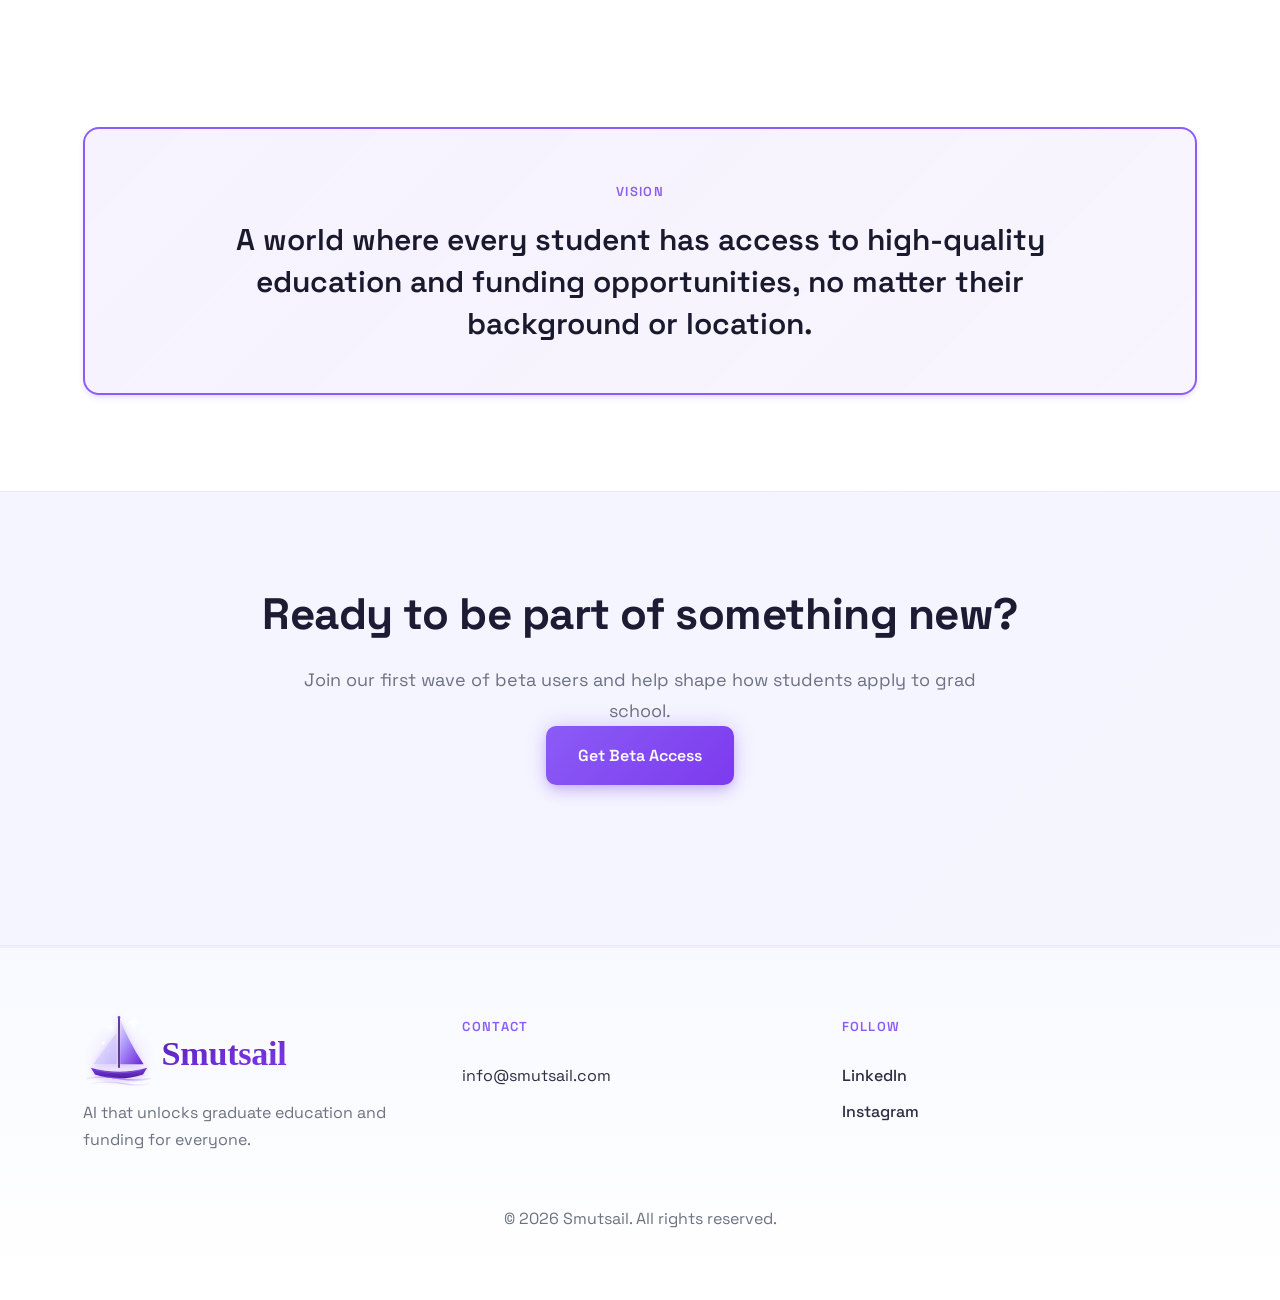
==== commit 7ddc7585: "pushed new updates" ====
--- a/about.html
+++ b/about.html
@@ -31,7 +31,7 @@
                 <a href="./about.html">About</a>
                 <a href="./services.html">Services</a>
                 <a href="./index.html#download">App</a>
-                <a href="./index.html#waitlist" class="waitlist-link">Get Beta Access</a>
+                <a href="./find.html" class="waitlist-link find-link">Find Schools</a>
             </nav>
         </div>
     </header>
@@ -127,7 +127,7 @@
                 <p class="eyebrow">Follow</p>
                 <div class="social">
                     <a href="https://www.linkedin.com/company/smutsail" target="_blank" rel="noopener">LinkedIn</a>
-                    <a href="https://www.instagram.com/smutsail" target="_blank" rel="noopener">Instagram</a>
+                    <a href="https://www.instagram.com/smutsail?igsh=Z2R4c2htemJsaWU0&utm_source=qr" target="_blank" rel="noopener">Instagram</a>
                 </div>
             </div>
         </div>
--- a/styles.css
+++ b/styles.css
@@ -1180,3 +1180,37 @@
         height: 380px;
     }
 }
+
+/* ── Primary nav action: Find Schools ──────────────────────────────────────
+   This replaced "Get Beta Access" as the header CTA. It is the only nav item
+   that does something for a visitor immediately, so it is styled as a filled
+   button rather than an outlined link — the outline version read as secondary
+   and people missed it. */
+.nav a.find-link {
+    background: var(--accent-gradient);
+    color: #fff !important;
+    border: none;
+    font-weight: 600;
+    padding: 0.625rem 1.5rem;
+    border-radius: 8px;
+    box-shadow: var(--shadow-sm);
+    transition: transform 0.2s ease, box-shadow 0.2s ease, opacity 0.2s ease;
+}
+
+.nav a.find-link:hover {
+    transform: translateY(-1px);
+    box-shadow: var(--shadow-md);
+    opacity: 0.95;
+}
+
+/* The mobile nav is a stacked drawer, so the pill needs its own spacing and
+   must not inherit the full-width bottom border the other links use. */
+@media (max-width: 968px) {
+    .nav a.find-link {
+        text-align: center;
+        margin-top: 0.75rem;
+        padding: 0.875rem 1.5rem;
+        border-bottom: none;
+        color: #fff !important;
+    }
+}
